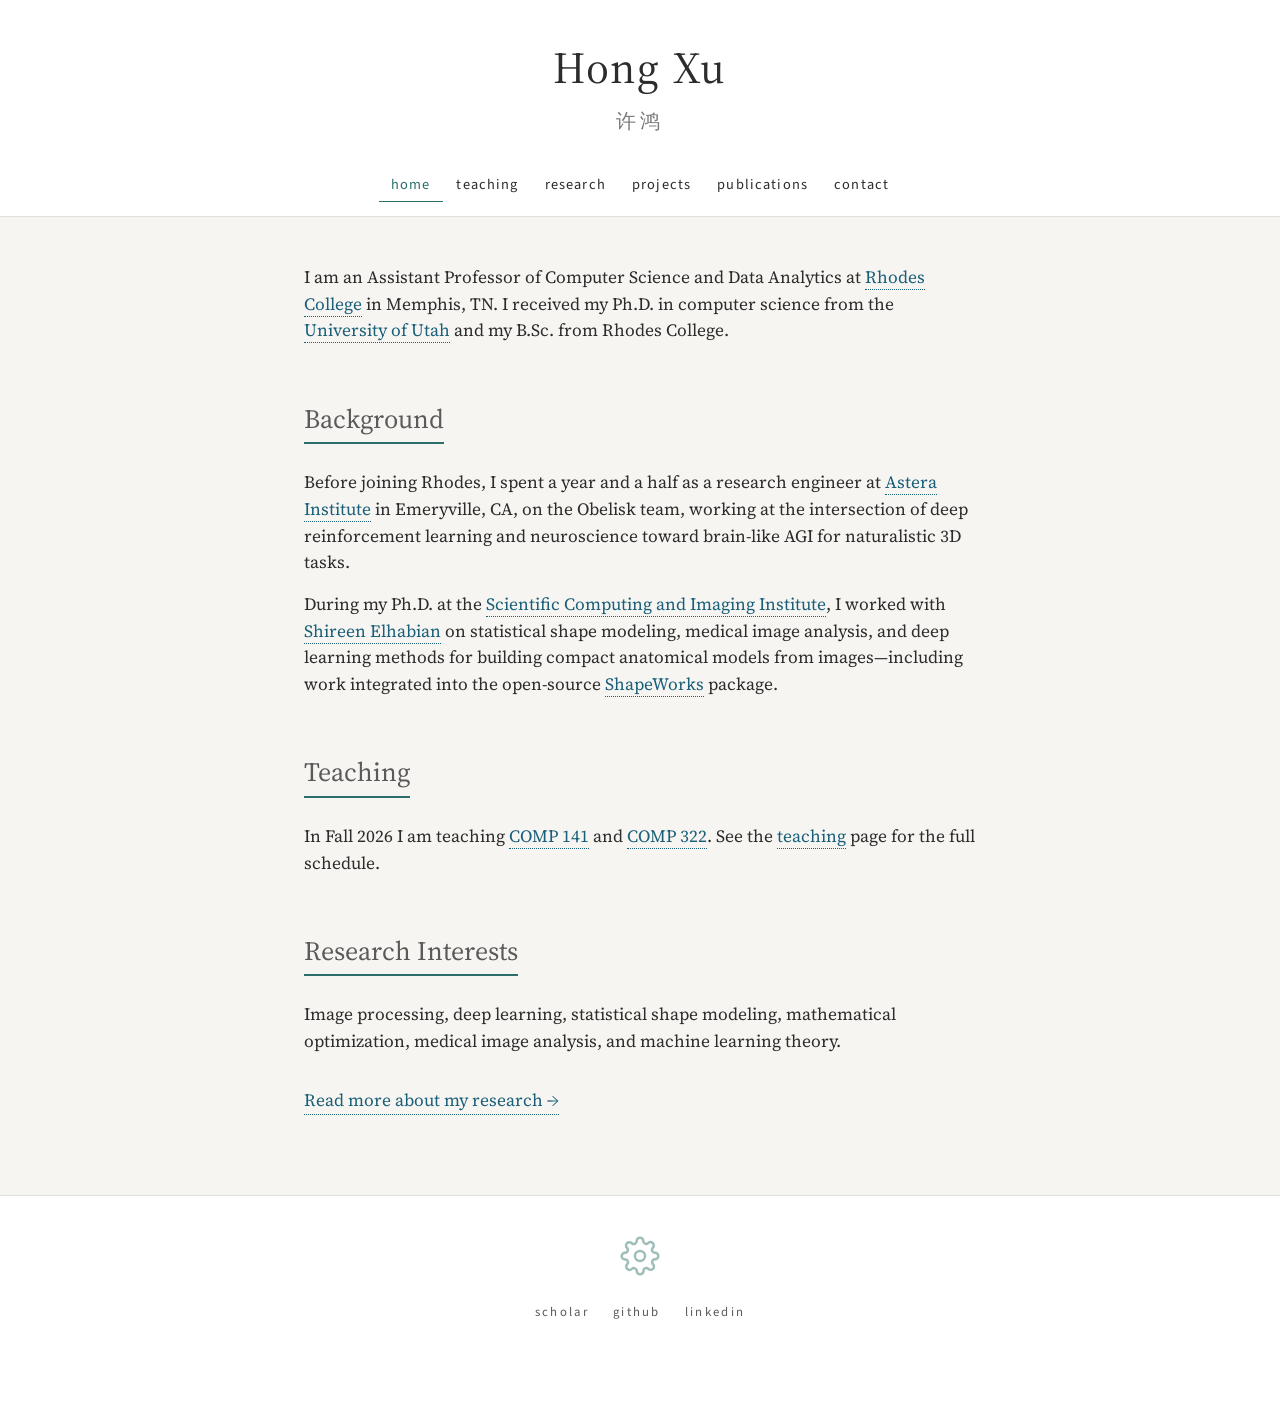
==== index.html @ 003913b5 "Initial website design" ====
<!DOCTYPE html>
<html lang="en">
<head>
  <meta charset="UTF-8">
  <meta name="viewport" content="width=device-width, initial-scale=1.0">
  <meta name="description" content="Hong Xu — Assistant Professor of Computer Science and Data Analytics at Rhodes College.">
  <title>Hong Xu</title>
  <link rel="stylesheet" href="css/style.css">
  <link rel="canonical" href="./">
</head>
<body>
  <header>
    <h1>
      <a href="index.html">Hong Xu</a>
      <span class="chinese-name">许鸿</span>
    </h1>
  </header>

  <nav>
    <div class="nav-container">
      <a href="index.html" class="nav-link" aria-current="page">home</a>
      <a href="teaching.html" class="nav-link">teaching</a>
      <a href="research.html" class="nav-link">research</a>
      <a href="projects.html" class="nav-link">projects</a>
      <a href="publications.html" class="nav-link">publications</a>
      <a href="contact.html" class="nav-link">contact</a>
    </div>
  </nav>

  <main class="page">
    <p>
      I am an Assistant Professor of Computer Science and Data Analytics at
      <a href="https://www.rhodes.edu/">Rhodes College</a> in Memphis, TN.
      I received my Ph.D. in computer science from the
      <a href="https://www.cs.utah.edu/">University of Utah</a>
      and my B.Sc. from Rhodes College.
    </p>

    <h2 id="background">Background</h2>
    <p>
      Before joining Rhodes, I spent a year and a half as a research engineer at
      <a href="https://astera.org/">Astera Institute</a> in Emeryville, CA, on the
      Obelisk team, working at the intersection of deep reinforcement learning and
      neuroscience toward brain-like AGI for naturalistic 3D tasks.
    </p>
    <p>
      During my Ph.D. at the
      <a href="https://www.sci.utah.edu/">Scientific Computing and Imaging Institute</a>,
      I worked with
      <a href="https://www.sci.utah.edu/~shireen/">Shireen Elhabian</a>
      on statistical shape modeling, medical image analysis, and deep learning
      methods for building compact anatomical models from images—including work
      integrated into the open-source
      <a href="https://github.com/SCIInstitute/ShapeWorks">ShapeWorks</a>
      package.
    </p>

    <h2 id="teaching">Teaching</h2>
    <p>
      In Fall 2026 I am teaching
      <a href="courses/comp141-f26/">COMP 141</a> and
      <a href="courses/comp322-f26/">COMP 322</a>.
      See the <a href="teaching.html">teaching</a> page for the full schedule.
    </p>

    <h2 id="research-interests">Research Interests</h2>
    <p>
      Image processing, deep learning, statistical shape modeling, mathematical
      optimization, medical image analysis, and machine learning theory.
    </p>
    <p>
      <a class="more-link" href="research.html">Read more about my research →</a>
    </p>
  </main>

  <footer>
    <svg class="footer-mark" width="40" height="40" viewBox="0 0 24 24" aria-hidden="true">
      <g fill="none" stroke="#2a6f6b" stroke-width="1.5" stroke-linejoin="round" stroke-linecap="round">
        <circle cx="12" cy="12" r="3"/>
        <path d="M19.4 15a1.65 1.65 0 0 0 .33 1.82l.06.06a2 2 0 0 1 0 2.83 2 2 0 0 1-2.83 0l-.06-.06a1.65 1.65 0 0 0-1.82-.33 1.65 1.65 0 0 0-1 1.51V21a2 2 0 0 1-2 2 2 2 0 0 1-2-2v-.09A1.65 1.65 0 0 0 9 19.4a1.65 1.65 0 0 0-1.82.33l-.06.06a2 2 0 0 1-2.83 0 2 2 0 0 1 0-2.83l.06-.06a1.65 1.65 0 0 0 .33-1.82 1.65 1.65 0 0 0-1.51-1H3a2 2 0 0 1-2-2 2 2 0 0 1 2-2h.09A1.65 1.65 0 0 0 4.6 9a1.65 1.65 0 0 0-.33-1.82l-.06-.06a2 2 0 0 1 0-2.83 2 2 0 0 1 2.83 0l.06.06a1.65 1.65 0 0 0 1.82.33H9a1.65 1.65 0 0 0 1-1.51V3a2 2 0 0 1 2-2 2 2 0 0 1 2 2v.09a1.65 1.65 0 0 0 1 1.51 1.65 1.65 0 0 0 1.82-.33l.06-.06a2 2 0 0 1 2.83 0 2 2 0 0 1 0 2.83l-.06.06a1.65 1.65 0 0 0-.33 1.82V9a1.65 1.65 0 0 0 1.51 1H21a2 2 0 0 1 2 2 2 2 0 0 1-2 2h-.09a1.65 1.65 0 0 0-1.51 1z"/>
      </g>
    </svg>
    <div class="footer-links">
      <a href="https://scholar.google.com/citations?user=iXbtBI0AAAAJ&amp;hl=en">scholar</a>
      <a href="https://github.com/HeavenlyBerserker">github</a>
      <a href="https://www.linkedin.com/in/hong-xu-ph-d-b2b5a2116">linkedin</a>
    </div>
    <p id="last-updated"></p>
  </footer>
  <script src="js/last-updated.js"></script>
</body>
</html>
---- css/style.css ----
@import url('https://fonts.googleapis.com/css2?family=Source+Serif+4:ital,opsz,wght@0,8..60,400;0,8..60,600;1,8..60,400&family=Source+Sans+3:wght@400;600&display=swap');

:root {
  --accent: #2a6f6b;
  --accent-hover: #1f5552;
  --ink: #2c2c2c;
  --muted: #5a5a5a;
  --light: #7a7a7a;
  --rule: #e2e0dc;
  --paper: #f7f5f1;
  --surface: #ffffff;
  --link: #1a5f7a;
}

*,
*::before,
*::after {
  box-sizing: border-box;
}

html {
  overflow-x: hidden;
  scroll-behavior: smooth;
}

body {
  margin: 0;
  padding: 0;
  font-family: 'Source Sans 3', Helvetica, sans-serif;
  color: var(--ink);
  background-color: var(--paper);
  line-height: 1.45;
}

a {
  color: var(--link);
  text-decoration: none;
  border-bottom: 1px dotted var(--link);
}

a:hover {
  color: var(--accent);
  border-bottom-color: var(--accent);
}

/* Header */
header {
  background-color: var(--surface);
  padding: 2.25em 1.5em 1.25em;
  text-align: center;
}

header h1 {
  margin: 0;
  font-family: 'Source Serif 4', Georgia, Times, serif;
  font-size: clamp(2rem, 5vw, 2.75rem);
  font-weight: 400;
  letter-spacing: 0.04em;
  color: var(--ink);
}

header h1 a {
  color: inherit;
  border-bottom: none;
}

header h1 a:hover {
  color: var(--accent);
}

header .chinese-name {
  display: block;
  margin-top: 0.35em;
  font-family: 'Source Serif 4', Georgia, serif;
  font-size: 0.45em;
  letter-spacing: 0.2em;
  color: var(--light);
}

/* Navigation */
nav {
  background-color: var(--surface);
  border-bottom: 1px solid var(--rule);
  position: sticky;
  top: 0;
  z-index: 50;
}

.nav-container {
  max-width: 45em;
  margin: 0 auto;
  padding: 0.9rem 1rem;
  display: flex;
  flex-wrap: wrap;
  justify-content: center;
  gap: 0.15em 0.1em;
}

.nav-link {
  color: var(--ink);
  border-bottom: none;
  padding: 0.35em 0.85em;
  letter-spacing: 0.08em;
  font-size: 0.9em;
  text-transform: lowercase;
  transition: color 0.15s ease;
}

.nav-link:visited {
  color: var(--ink);
}

.nav-link:hover,
.nav-link[aria-current="page"] {
  color: var(--accent);
  border-bottom: 1px solid var(--accent);
}

/* Main layout */
.page {
  max-width: 45em;
  margin: 0 auto;
  padding: 2rem 1.5rem 3rem;
}

.page p,
.page li,
.page td {
  font-family: 'Source Serif 4', Georgia, Cambria, 'Times New Roman', Times, serif;
  font-size: 1.08em;
  line-height: 1.55;
  color: var(--ink);
}

.page p {
  margin: 0.85em 0 0;
}

.page ul {
  margin: 0.6em 0 0;
  padding-left: 1.25em;
}

.page li {
  margin-top: 0.35em;
}

.page h2 {
  font-family: 'Source Serif 4', Georgia, Times, serif;
  font-size: 1.65em;
  font-weight: 400;
  color: var(--muted);
  margin: 2.25em 0 0.4em;
  padding-bottom: 0.25em;
  border-bottom: 2px solid var(--accent);
  display: inline-block;
  line-height: 1.2;
}

.page h2:first-child {
  margin-top: 0.5em;
}

.page h3 {
  font-family: 'Source Sans 3', Helvetica, sans-serif;
  font-size: 1.15em;
  font-weight: 600;
  color: var(--ink);
  margin: 1.75em 0 0.4em;
}

.more-link {
  display: inline-block;
  margin-top: 1em;
}

/* Publications */
.papers {
  list-style: disc;
  padding-left: 1.25em;
  margin: 0.75em 0 0;
}

.papers li {
  margin-bottom: 1.1em;
}

.papers .venue {
  font-style: italic;
}

.papers .links {
  font-family: 'Source Sans 3', Helvetica, sans-serif;
  font-size: 0.92em;
  letter-spacing: 0.02em;
}

.papers .links a {
  margin-right: 0.65em;
}

/* Projects */
.project {
  margin-top: 1.75em;
}

.project h3 {
  margin-bottom: 0.2em;
}

.project .meta {
  font-family: 'Source Sans 3', Helvetica, sans-serif;
  font-size: 0.9em;
  color: var(--light);
  margin: 0 0 0.35em;
}

/* Contact table */
.contact-table {
  width: 100%;
  margin: 1.25em 0 0;
  border-collapse: collapse;
}

.contact-table td {
  padding: 0.4em 1em 0.4em 0;
  vertical-align: top;
}

.contact-table td:first-child {
  font-family: 'Source Sans 3', Helvetica, sans-serif;
  font-size: 0.9em;
  letter-spacing: 0.04em;
  color: var(--muted);
  width: 7.5em;
  white-space: nowrap;
}

.elsewhere {
  margin-top: 1.25em;
}

/* Teaching schedule (Kirlin-style semester lists) */
.semester {
  margin-top: 1.35em;
}

.semester h3 {
  font-family: 'Source Sans 3', Helvetica, sans-serif;
  font-size: 1.1em;
  font-weight: 600;
  color: var(--ink);
  margin: 0 0 0.35em;
}

.course-list {
  list-style: none;
  padding: 0;
  margin: 0 0 0.25em;
}

.course-list li {
  margin: 0.2em 0;
  padding-left: 0.15em;
}

/* Teaching materials */
.resource-list {
  list-style: none;
  padding: 0;
  margin: 1em 0 0;
}

.resource-list li {
  font-family: 'Source Sans 3', Helvetica, sans-serif;
  margin: 0.5em 0;
}

.resource-list a {
  border-bottom: 1px solid transparent;
}

.resource-list a:hover {
  border-bottom-color: var(--accent);
}

/* Footer */
footer {
  background-color: var(--surface);
  border-top: 1px solid var(--rule);
  padding: 2.5em 1.5em;
  margin-top: 2em;
  text-align: center;
}

.footer-mark {
  display: inline-block;
  margin-bottom: 1.25em;
  opacity: 0.45;
}

.footer-links {
  display: flex;
  flex-wrap: wrap;
  justify-content: center;
  gap: 0.5em 1.5em;
}

.footer-links a {
  font-family: 'Source Sans 3', Helvetica, sans-serif;
  font-size: 0.8em;
  letter-spacing: 0.18em;
  text-transform: lowercase;
  color: var(--muted);
  border-bottom: none;
}

.footer-links a:hover {
  color: var(--accent);
}

.footer-note {
  margin-top: 1.25em;
  font-family: 'Source Sans 3', Helvetica, sans-serif;
  font-size: 0.75em;
  letter-spacing: 0.12em;
  text-transform: lowercase;
  color: var(--light);
}

#last-updated {
  margin-top: 1.25em;
  font-family: 'Source Sans 3', Helvetica, sans-serif;
  font-size: 0.8em;
  letter-spacing: 0.04em;
  color: var(--light);
  min-height: 1.2em;
}

/* Responsive */
@media (max-width: 600px) {
  header {
    padding: 1.5em 1em 1em;
  }

  .page {
    padding: 1.5rem 1rem 2.5rem;
  }

  .page p,
  .page li,
  .page td {
    font-size: 1em;
  }

  .nav-link {
    padding: 0.3em 0.45em;
    font-size: 0.8em;
  }

  .contact-table td:first-child {
    display: block;
    width: auto;
    padding-bottom: 0;
  }

  .contact-table td {
    display: block;
    padding: 0.15em 0 0.55em;
  }
}

@media print {
  nav,
  footer {
    display: none;
  }

  body {
    background: #fff;
  }

  a {
    border-bottom: none;
    color: #000;
  }
}
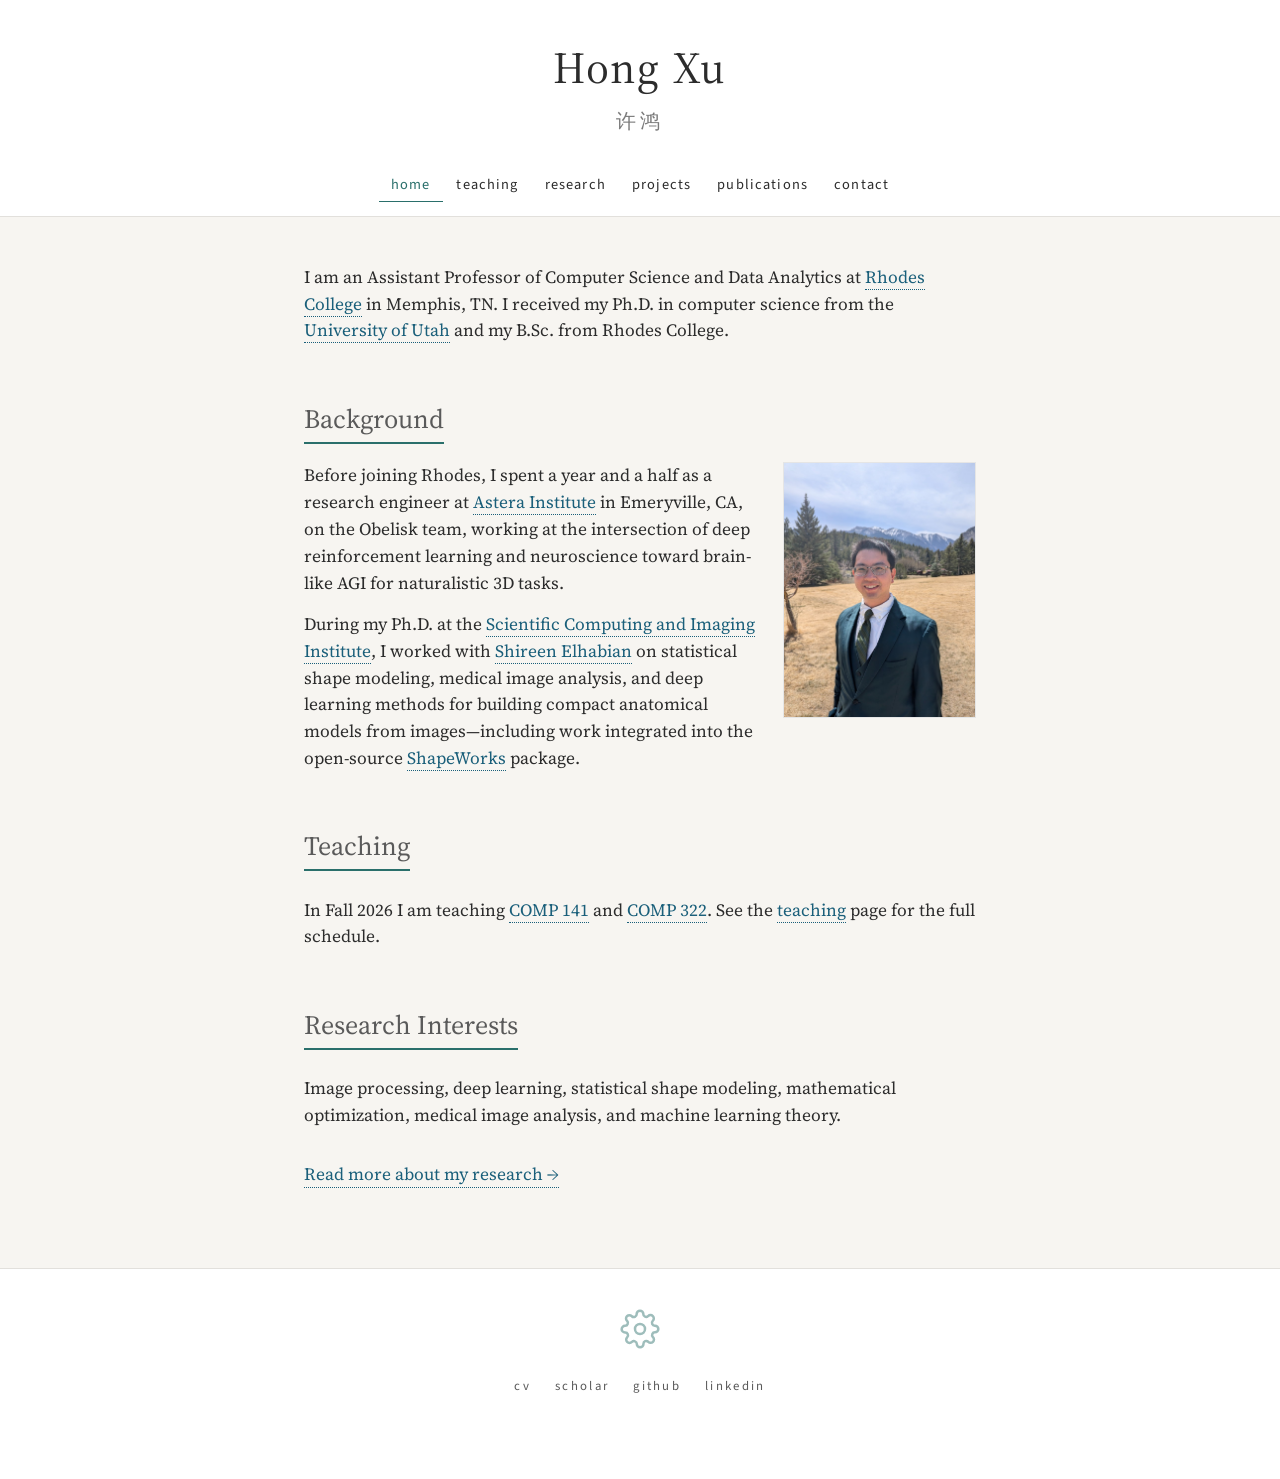
==== commit d7658f16: "Improved formatting, added portrait, and the tab has a gear now." ====
--- a/index.html
+++ b/index.html
@@ -5,6 +5,7 @@
   <meta name="viewport" content="width=device-width, initial-scale=1.0">
   <meta name="description" content="Hong Xu — Assistant Professor of Computer Science and Data Analytics at Rhodes College.">
   <title>Hong Xu</title>
+  <link rel="icon" href="favicon.svg" type="image/svg+xml">
   <link rel="stylesheet" href="css/style.css">
   <link rel="canonical" href="./">
 </head>
@@ -37,23 +38,30 @@
     </p>
 
     <h2 id="background">Background</h2>
-    <p>
-      Before joining Rhodes, I spent a year and a half as a research engineer at
-      <a href="https://astera.org/">Astera Institute</a> in Emeryville, CA, on the
-      Obelisk team, working at the intersection of deep reinforcement learning and
-      neuroscience toward brain-like AGI for naturalistic 3D tasks.
-    </p>
-    <p>
-      During my Ph.D. at the
-      <a href="https://www.sci.utah.edu/">Scientific Computing and Imaging Institute</a>,
-      I worked with
-      <a href="https://www.sci.utah.edu/~shireen/">Shireen Elhabian</a>
-      on statistical shape modeling, medical image analysis, and deep learning
-      methods for building compact anatomical models from images—including work
-      integrated into the open-source
-      <a href="https://github.com/SCIInstitute/ShapeWorks">ShapeWorks</a>
-      package.
-    </p>
+    <div class="background-row">
+      <div class="portrait">
+        <img src="img/portrait.png" alt="Portrait of Hong Xu" id="home-portrait">
+      </div>
+      <div class="background-text">
+        <p>
+          Before joining Rhodes, I spent a year and a half as a research engineer at
+          <a href="https://astera.org/">Astera Institute</a> in Emeryville, CA, on the
+          Obelisk team, working at the intersection of deep reinforcement learning and
+          neuroscience toward brain-like AGI for naturalistic 3D tasks.
+        </p>
+        <p>
+          During my Ph.D. at the
+          <a href="https://www.sci.utah.edu/">Scientific Computing and Imaging Institute</a>,
+          I worked with
+          <a href="https://www.sci.utah.edu/~shireen/">Shireen Elhabian</a>
+          on statistical shape modeling, medical image analysis, and deep learning
+          methods for building compact anatomical models from images—including work
+          integrated into the open-source
+          <a href="https://github.com/SCIInstitute/ShapeWorks">ShapeWorks</a>
+          package.
+        </p>
+      </div>
+    </div>
 
     <h2 id="teaching">Teaching</h2>
     <p>
@@ -81,6 +89,7 @@
       </g>
     </svg>
     <div class="footer-links">
+      <a href="https://docs.google.com/document/d/1pGgMmoiihEba5jH1sn98jZFSw0UrWVGnsVc98qDrZ1Y/edit?usp=sharing">cv</a>
       <a href="https://scholar.google.com/citations?user=iXbtBI0AAAAJ&amp;hl=en">scholar</a>
       <a href="https://github.com/HeavenlyBerserker">github</a>
       <a href="https://www.linkedin.com/in/hong-xu-ph-d-b2b5a2116">linkedin</a>
@@ -88,5 +97,6 @@
     <p id="last-updated"></p>
   </footer>
   <script src="js/last-updated.js"></script>
+  <script src="js/portrait.js"></script>
 </body>
 </html>
--- a/css/style.css
+++ b/css/style.css
@@ -43,6 +43,53 @@
   border-bottom-color: var(--accent);
 }
 
+/* Background + portrait */
+.background-row {
+  display: flex;
+  flex-direction: row-reverse;
+  align-items: flex-start;
+  gap: 1.25em;
+  margin-top: 0.5em;
+}
+
+.background-text {
+  flex: 1;
+  min-width: 0;
+}
+
+.background-text p:first-child {
+  margin-top: 0;
+}
+
+.portrait {
+  flex: 0 0 auto;
+  line-height: 0;
+}
+
+.portrait img {
+  display: block;
+  width: auto;
+  height: auto;
+  max-width: 90vw;
+  border: 1px solid #e5e5e5;
+}
+
+@media (max-width: 768px) {
+  .background-row {
+    flex-direction: column;
+    align-items: center;
+  }
+
+  .portrait {
+    order: -1;
+    margin: 0 0 0.85em;
+  }
+
+  .background-text {
+    width: 100%;
+  }
+}
+
 /* Header */
 header {
   background-color: var(--surface);
@@ -155,6 +202,7 @@
   border-bottom: 2px solid var(--accent);
   display: inline-block;
   line-height: 1.2;
+  clear: both;
 }
 
 .page h2:first-child {
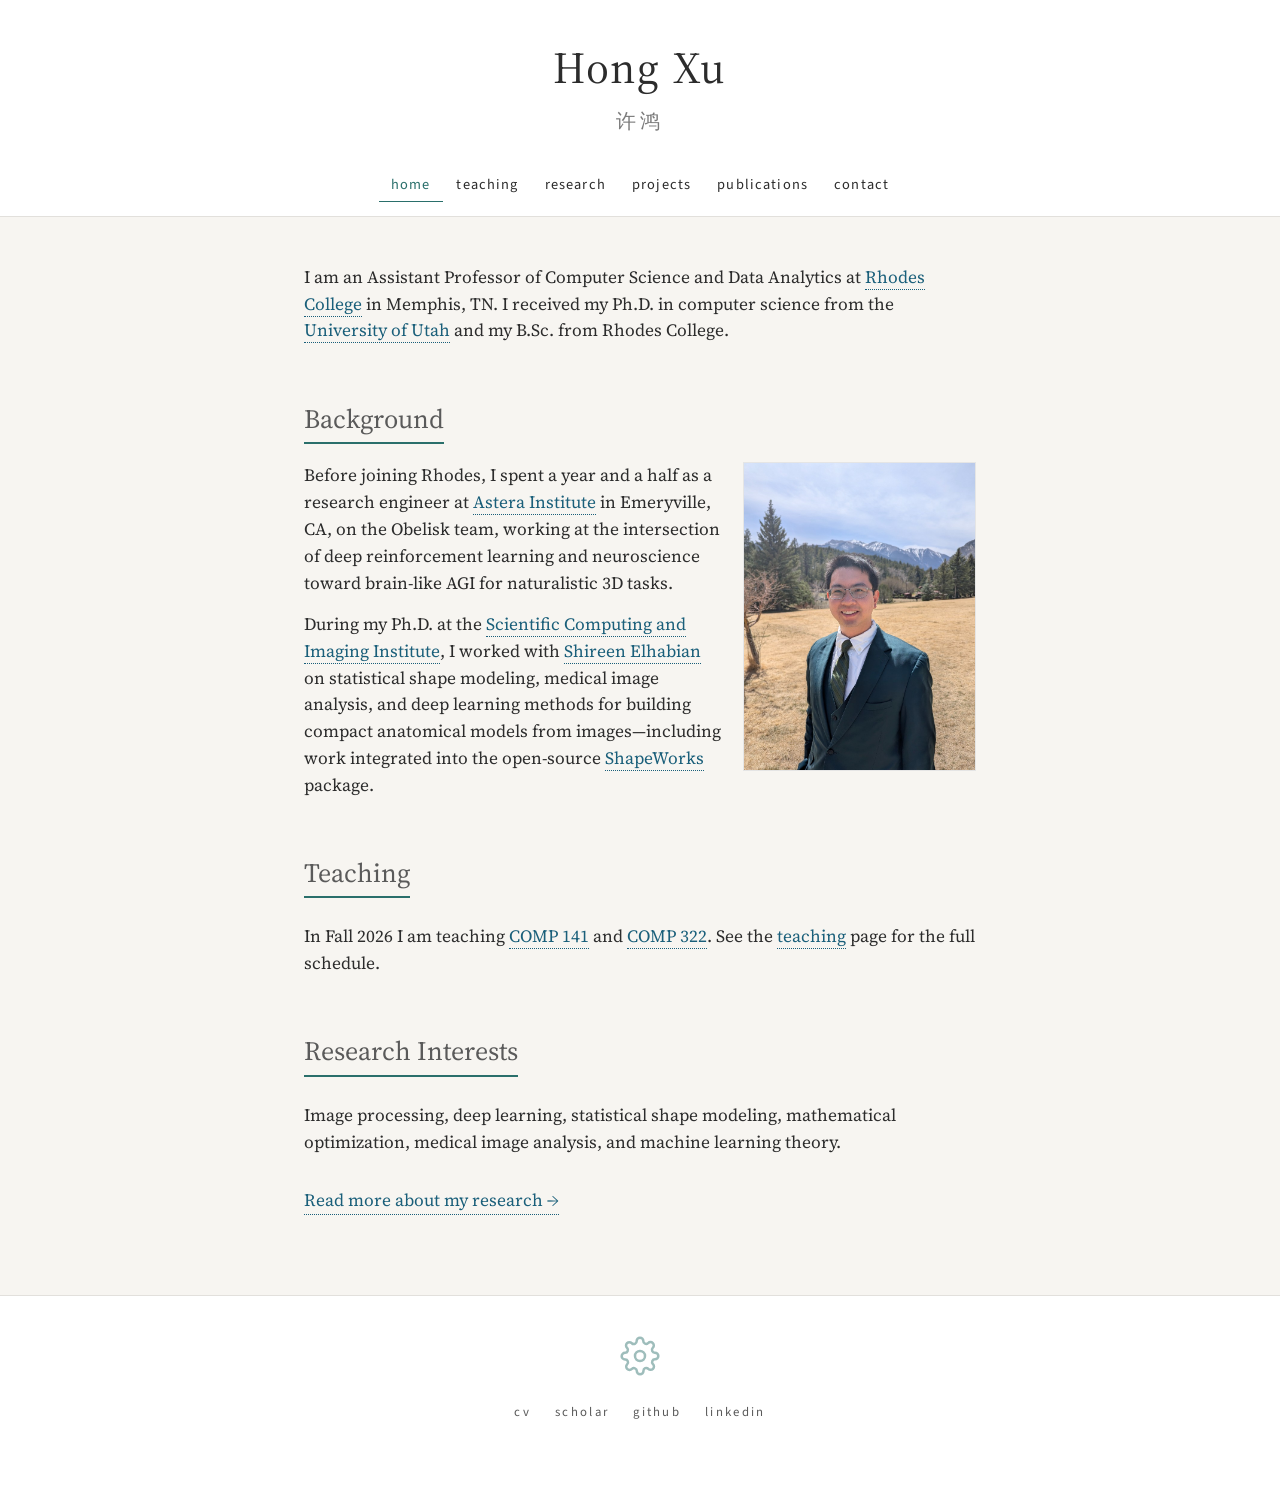
==== commit 160d4d25: "Portrait formatting fix." ====
--- a/index.html
+++ b/index.html
@@ -6,7 +6,7 @@
   <meta name="description" content="Hong Xu — Assistant Professor of Computer Science and Data Analytics at Rhodes College.">
   <title>Hong Xu</title>
   <link rel="icon" href="favicon.svg" type="image/svg+xml">
-  <link rel="stylesheet" href="css/style.css">
+  <link rel="stylesheet" href="css/style.css?v=2">
   <link rel="canonical" href="./">
 </head>
 <body>
@@ -97,6 +97,6 @@
     <p id="last-updated"></p>
   </footer>
   <script src="js/last-updated.js"></script>
-  <script src="js/portrait.js"></script>
+  <script src="js/portrait.js?v=2"></script>
 </body>
 </html>
--- a/css/style.css
+++ b/css/style.css
@@ -82,7 +82,18 @@
 
   .portrait {
     order: -1;
-    margin: 0 0 0.85em;
+    display: block;
+    width: 90%;
+    max-width: 90vw;
+    margin: 0 auto 0.85em;
+    align-self: center;
+  }
+
+  .portrait img {
+    width: 100% !important;
+    height: auto !important;
+    max-width: 100%;
+    margin: 0 auto;
   }
 
   .background-text {
